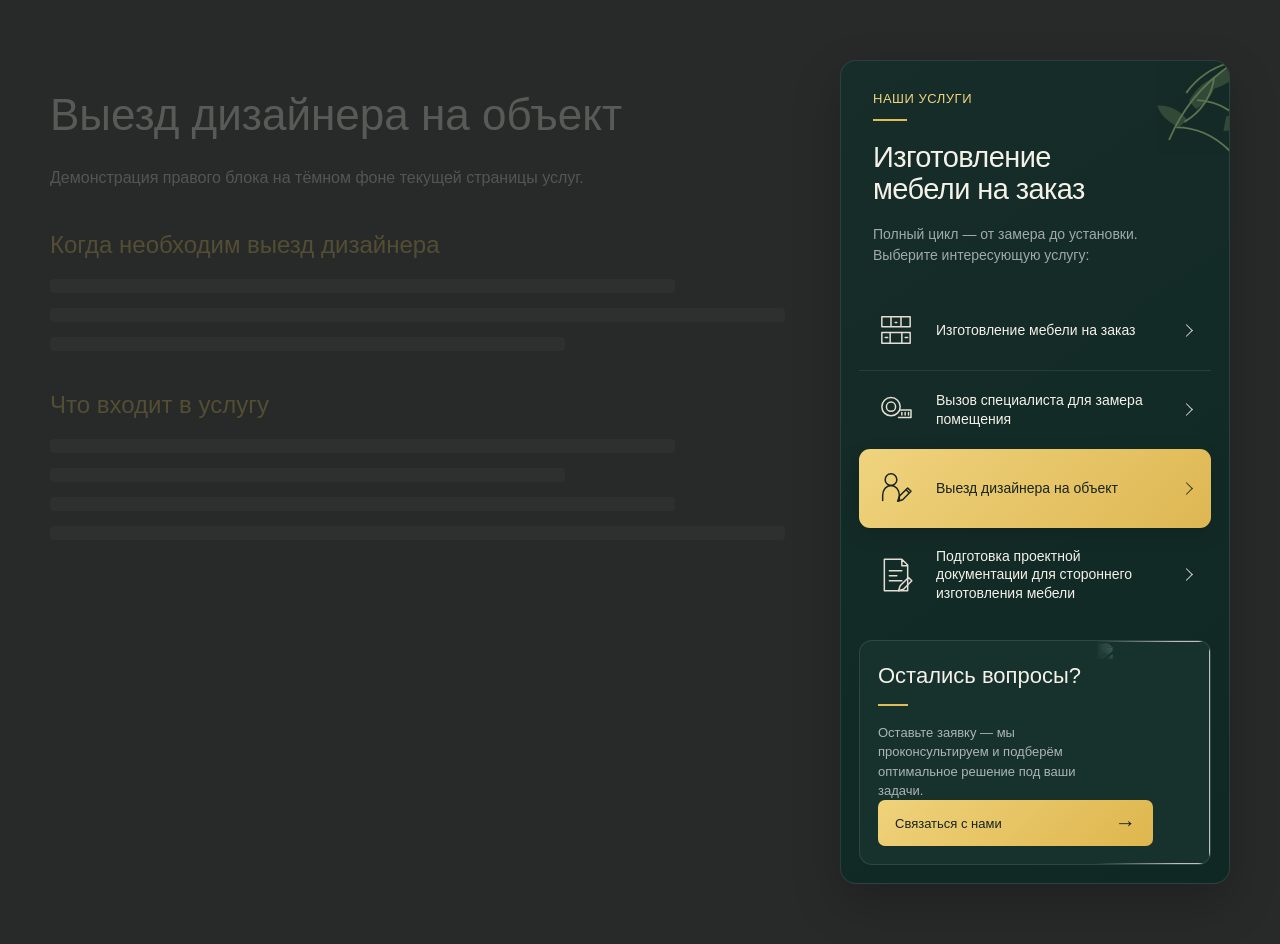
==== services-detail.html @ 24050ddf "Добавить макет детальной страницы услуг" ====
<!doctype html>
<html lang="ru">
<head>
<meta charset="utf-8">
<meta name="viewport" content="width=device-width,initial-scale=1">
<title>Меню услуг — Розмарин</title>
<style>
*{box-sizing:border-box}html,body{margin:0}body{font-family:Inter,Arial,sans-serif;background:#272a29;color:#f4f1e9;padding:60px 24px;min-height:100vh}.demo{width:min(1180px,100%);margin:0 auto;display:grid;grid-template-columns:minmax(0,1fr) 390px;gap:55px}.content{opacity:.24;padding-top:30px}.content h1{font-size:44px;font-weight:400;margin:0 0 25px}.content p{max-width:680px;line-height:1.65;color:#ddd}.content h2{margin-top:40px;color:#e0bd57;font-weight:500}.line{height:14px;background:rgba(255,255,255,.12);margin:15px 0;border-radius:4px}.line:nth-child(2n){width:85%}.line:nth-child(3n){width:70%}
.service-sidebar{--ss-bg:#102824;--ss-bg-soft:#17322d;--ss-border:rgba(255,255,255,.10);--ss-text:#f4f1e9;--ss-muted:rgba(255,255,255,.60);--ss-accent:#e0bd57;--ss-accent-light:#efd47f;--ss-accent-text:#17241f;position:relative;width:100%;padding:30px 18px 18px;background:linear-gradient(145deg,rgba(255,255,255,.025),rgba(255,255,255,0)),var(--ss-bg);border:1px solid var(--ss-border);border-radius:16px;box-shadow:0 20px 50px rgba(0,0,0,.20);overflow:hidden;color:var(--ss-text)}
.service-sidebar__decor{position:absolute;top:-8px;right:-18px;width:145px;height:145px;color:#687f57;pointer-events:none;opacity:.88}.service-sidebar__decor svg{display:block;width:100%;height:100%}.service-sidebar__head{position:relative;z-index:2;padding:0 14px 25px}.service-sidebar__label{font-size:13px;line-height:1.2;font-weight:500;text-transform:uppercase;letter-spacing:.04em;color:var(--ss-accent-light)}.service-sidebar__label:after{content:"";display:block;width:34px;height:2px;margin-top:12px;background:var(--ss-accent)}.service-sidebar__title{max-width:280px;margin-top:20px;font-size:29px;line-height:1.12;font-weight:400;letter-spacing:-.02em}.service-sidebar__desc{margin-top:18px;font-size:14px;line-height:1.5;color:var(--ss-muted)}
.service-sidebar__menu{position:relative;z-index:2}.service-sidebar__item{display:grid;grid-template-columns:48px minmax(0,1fr) 16px;align-items:center;gap:16px;min-height:79px;padding:13px;border-top:1px solid rgba(255,255,255,.09);color:var(--ss-text);text-decoration:none;transition:background .25s ease,color .25s ease}.service-sidebar__item:first-child{border-top:0}.service-sidebar__item:hover{background:rgba(255,255,255,.035)}.service-sidebar__item--active{margin:0 0 5px;border:0;border-radius:11px;background:linear-gradient(135deg,#efd37e 0%,#deb752 100%);color:var(--ss-accent-text);box-shadow:0 7px 20px rgba(0,0,0,.14)}.service-sidebar__item--active+.service-sidebar__item{border-top-color:transparent}.service-sidebar__icon{display:flex;align-items:center;justify-content:center;width:48px;height:48px;color:#e3ded3}.service-sidebar__icon svg{display:block;width:40px;height:40px}.service-sidebar__item--active .service-sidebar__icon{color:var(--ss-accent-text)}.service-sidebar__item-text{font-size:14px;line-height:1.35;font-weight:400}.service-sidebar__arrow{width:9px;height:9px;border-top:1.5px solid currentColor;border-right:1.5px solid currentColor;transform:rotate(45deg);opacity:.85;transition:transform .25s ease}.service-sidebar__item:hover .service-sidebar__arrow{transform:translateX(3px) rotate(45deg)}
.service-sidebar__feedback{position:relative;z-index:2;display:grid;grid-template-columns:minmax(0,1fr) 115px;min-height:225px;margin-top:24px;background:var(--ss-bg-soft);border:1px solid rgba(255,255,255,.1);border-radius:13px;overflow:hidden}.service-sidebar__feedback-content{position:relative;z-index:3;padding:22px 0 18px 18px}.service-sidebar__feedback-title{font-size:22px;line-height:1.2;font-weight:400}.service-sidebar__feedback-line{width:30px;height:2px;margin:14px 0 17px;background:var(--ss-accent)}.service-sidebar__feedback-text{max-width:210px;font-size:13px;line-height:1.5;color:rgba(255,255,255,.64)}.service-sidebar__feedback-image{position:relative;min-width:0}.service-sidebar__feedback-image:before{content:"";position:absolute;inset:0;z-index:1;background:linear-gradient(90deg,var(--ss-bg-soft) 0%,rgba(23,50,45,.72) 22%,rgba(23,50,45,0) 72%)}.service-sidebar__feedback-image img{display:block;width:100%;height:100%;object-fit:cover}.service-sidebar__button{position:absolute;left:18px;right:-58px;bottom:18px;z-index:4;display:flex;align-items:center;justify-content:space-between;height:46px;padding:0 17px;background:linear-gradient(135deg,#efd27b,#deb64d);border-radius:7px;font-size:13px;font-weight:500;color:#17231f;text-decoration:none;transition:transform .2s ease,box-shadow .2s ease,filter .2s ease}.service-sidebar__button:hover{transform:translateY(-2px);box-shadow:0 7px 20px rgba(0,0,0,.2);filter:brightness(1.04)}.service-sidebar__button-arrow{font-size:21px;font-weight:300}
@media(max-width:850px){body{padding:30px 16px}.demo{grid-template-columns:1fr}.content{display:none}.service-sidebar{max-width:430px;margin:0 auto}}@media(max-width:480px){.service-sidebar{padding:22px 11px 11px;border-radius:13px}.service-sidebar__decor{width:115px;height:115px}.service-sidebar__head{padding:0 10px 20px}.service-sidebar__title{font-size:24px}.service-sidebar__desc{font-size:13px}.service-sidebar__item{grid-template-columns:38px minmax(0,1fr) 12px;min-height:70px;gap:11px;padding:10px 8px}.service-sidebar__icon{width:38px;height:38px}.service-sidebar__icon svg{width:32px;height:32px}.service-sidebar__item-text{font-size:13px}.service-sidebar__feedback{grid-template-columns:minmax(0,1fr) 85px;min-height:215px}}
</style>
</head>
<body>
<div class="demo">
<main class="content"><h1>Выезд дизайнера на объект</h1><p>Демонстрация правого блока на тёмном фоне текущей страницы услуг.</p><h2>Когда необходим выезд дизайнера</h2><div class="line"></div><div class="line"></div><div class="line"></div><h2>Что входит в услугу</h2><div class="line"></div><div class="line"></div><div class="line"></div><div class="line"></div></main>
<aside class="service-sidebar">
<div class="service-sidebar__decor" aria-hidden="true"><svg viewBox="0 0 160 160"><path d="M150 8C114 30 90 58 74 96M148 9c-24 5-42 17-55 35M124 26c-3 22-15 39-33 50M105 52c20 1 36 9 48 23M82 82c22 0 42 9 59 26" fill="none" stroke="currentColor" stroke-width="2"/><path d="M119 29c12-9 24-14 36-13-6 11-17 19-33 24M96 53c8-14 18-23 30-26 0 13-7 25-22 35M137 70c11-3 20-2 27 2-7 9-17 14-30 14M85 82c-13-6-21-14-24-24 12-1 24 4 33 16" fill="currentColor" opacity=".42"/></svg></div>
<div class="service-sidebar__head"><div class="service-sidebar__label">Наши услуги</div><div class="service-sidebar__title">Изготовление<br>мебели на заказ</div><div class="service-sidebar__desc">Полный цикл — от замера до установки.<br>Выберите интересующую услугу:</div></div>
<nav class="service-sidebar__menu">
<a href="/services/izgotovlenie-mebeli-na-zakaz/" class="service-sidebar__item"><span class="service-sidebar__icon"><svg viewBox="0 0 48 48"><path d="M7 8h34v12H7zM7 27h34v13H7zM18 8v12M30 8v12M17 27v13M31 27v13M23 15h2M11 33h3M35 33h3" fill="none" stroke="currentColor" stroke-width="1.8" stroke-linecap="round" stroke-linejoin="round"/></svg></span><span class="service-sidebar__item-text">Изготовление мебели на заказ</span><span class="service-sidebar__arrow"></span></a>
<a href="/services/vyzov-spetsialista-dlya-zamera-pomeshcheniya/" class="service-sidebar__item"><span class="service-sidebar__icon"><svg viewBox="0 0 48 48"><circle cx="18" cy="20" r="11" fill="none" stroke="currentColor" stroke-width="1.8"/><circle cx="18" cy="20" r="5.5" fill="none" stroke="currentColor" stroke-width="1.8"/><path d="M29 24h13v9H27M31 27v3M35 27v3M39 27v3" fill="none" stroke="currentColor" stroke-width="1.8" stroke-linecap="round" stroke-linejoin="round"/></svg></span><span class="service-sidebar__item-text">Вызов специалиста для замера помещения</span><span class="service-sidebar__arrow"></span></a>
<a href="/services/vyezd-dizaynera-na-obekt/" class="service-sidebar__item service-sidebar__item--active"><span class="service-sidebar__icon"><svg viewBox="0 0 48 48"><circle cx="18" cy="14" r="7" fill="none" stroke="currentColor" stroke-width="1.8"/><path d="M8 39v-6c0-7 4.5-12 10-12s10 5 10 12v6" fill="none" stroke="currentColor" stroke-width="1.8" stroke-linecap="round"/><path d="M28 34l10-10 4 4-10 10-6 2zM36 26l4 4" fill="none" stroke="currentColor" stroke-width="1.8" stroke-linecap="round" stroke-linejoin="round"/></svg></span><span class="service-sidebar__item-text">Выезд дизайнера на объект</span><span class="service-sidebar__arrow"></span></a>
<a href="/services/podgotovka-proektnoy-dokumentatsii-dlya-storonnego-izgotovleniya-mebeli/" class="service-sidebar__item"><span class="service-sidebar__icon"><svg viewBox="0 0 48 48"><path d="M10 5h21l7 7v31H10zM31 5v8h7M16 19h15M16 25h9M16 31h15" fill="none" stroke="currentColor" stroke-width="1.8" stroke-linecap="round" stroke-linejoin="round"/><path d="M29 37l10-10 4 4-10 10-6 2z" fill="none" stroke="currentColor" stroke-width="1.8" stroke-linecap="round" stroke-linejoin="round"/></svg></span><span class="service-sidebar__item-text">Подготовка проектной документации для стороннего изготовления мебели</span><span class="service-sidebar__arrow"></span></a>
</nav>
<div class="service-sidebar__feedback"><div class="service-sidebar__feedback-content"><div class="service-sidebar__feedback-title">Остались вопросы?</div><div class="service-sidebar__feedback-line"></div><div class="service-sidebar__feedback-text">Оставьте заявку — мы проконсультируем и подберём оптимальное решение под ваши задачи.</div><a href="#" class="service-sidebar__button"><span>Связаться с нами</span><span class="service-sidebar__button-arrow">→</span></a></div><div class="service-sidebar__feedback-image"><img src="https://rm.po58.ru/upload/services/services-sidebar.jpg" alt=""></div></div>
</aside>
</div>
</body>
</html>
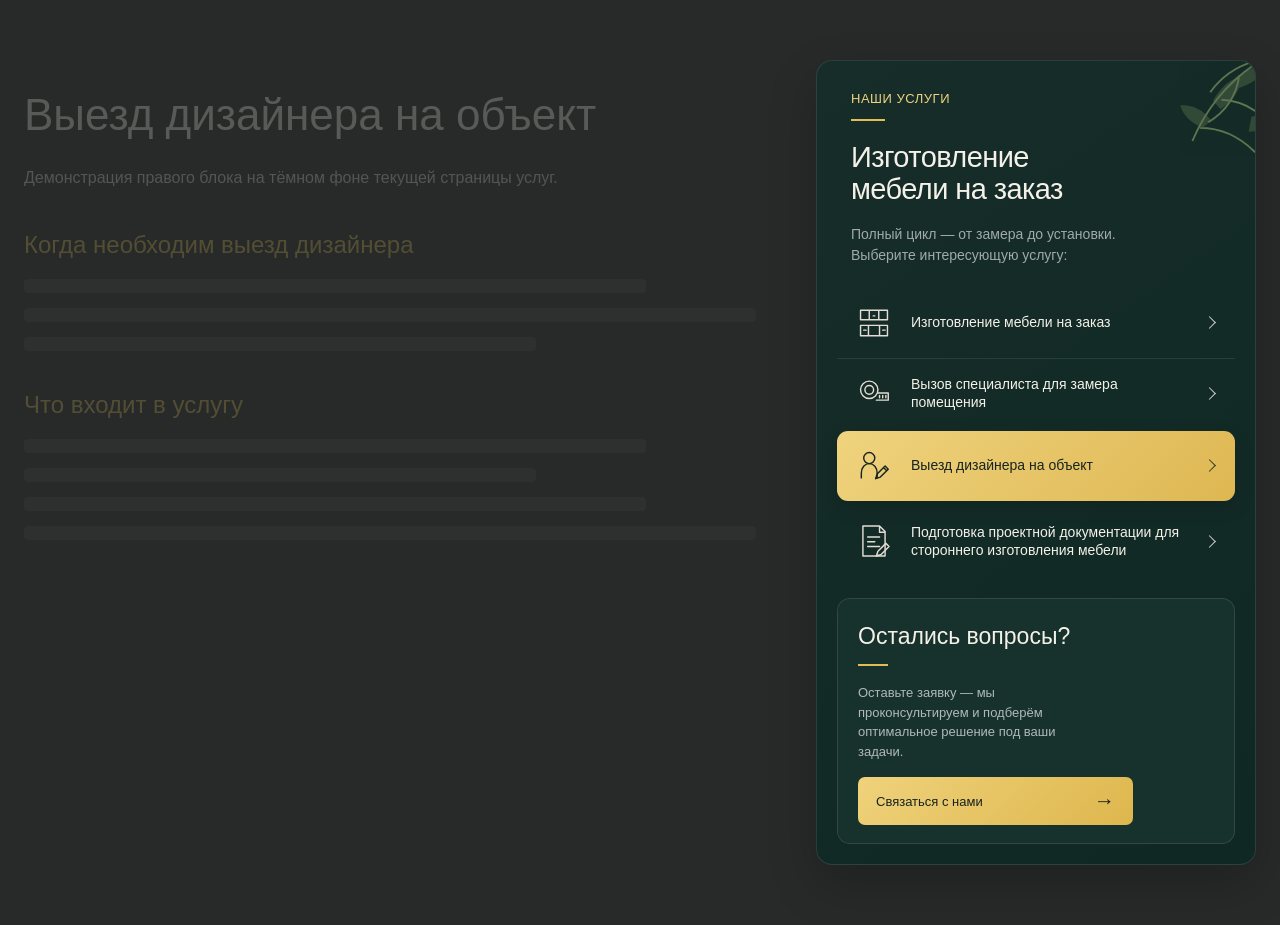
==== commit ffa8f33e: "Доработать пропорции меню услуг и CTA" ====
--- a/services-detail.html
+++ b/services-detail.html
@@ -5,12 +5,12 @@
 <meta name="viewport" content="width=device-width,initial-scale=1">
 <title>Меню услуг — Розмарин</title>
 <style>
-*{box-sizing:border-box}html,body{margin:0}body{font-family:Inter,Arial,sans-serif;background:#272a29;color:#f4f1e9;padding:60px 24px;min-height:100vh}.demo{width:min(1180px,100%);margin:0 auto;display:grid;grid-template-columns:minmax(0,1fr) 390px;gap:55px}.content{opacity:.24;padding-top:30px}.content h1{font-size:44px;font-weight:400;margin:0 0 25px}.content p{max-width:680px;line-height:1.65;color:#ddd}.content h2{margin-top:40px;color:#e0bd57;font-weight:500}.line{height:14px;background:rgba(255,255,255,.12);margin:15px 0;border-radius:4px}.line:nth-child(2n){width:85%}.line:nth-child(3n){width:70%}
-.service-sidebar{--ss-bg:#102824;--ss-bg-soft:#17322d;--ss-border:rgba(255,255,255,.10);--ss-text:#f4f1e9;--ss-muted:rgba(255,255,255,.60);--ss-accent:#e0bd57;--ss-accent-light:#efd47f;--ss-accent-text:#17241f;position:relative;width:100%;padding:30px 18px 18px;background:linear-gradient(145deg,rgba(255,255,255,.025),rgba(255,255,255,0)),var(--ss-bg);border:1px solid var(--ss-border);border-radius:16px;box-shadow:0 20px 50px rgba(0,0,0,.20);overflow:hidden;color:var(--ss-text)}
-.service-sidebar__decor{position:absolute;top:-8px;right:-18px;width:145px;height:145px;color:#687f57;pointer-events:none;opacity:.88}.service-sidebar__decor svg{display:block;width:100%;height:100%}.service-sidebar__head{position:relative;z-index:2;padding:0 14px 25px}.service-sidebar__label{font-size:13px;line-height:1.2;font-weight:500;text-transform:uppercase;letter-spacing:.04em;color:var(--ss-accent-light)}.service-sidebar__label:after{content:"";display:block;width:34px;height:2px;margin-top:12px;background:var(--ss-accent)}.service-sidebar__title{max-width:280px;margin-top:20px;font-size:29px;line-height:1.12;font-weight:400;letter-spacing:-.02em}.service-sidebar__desc{margin-top:18px;font-size:14px;line-height:1.5;color:var(--ss-muted)}
-.service-sidebar__menu{position:relative;z-index:2}.service-sidebar__item{display:grid;grid-template-columns:48px minmax(0,1fr) 16px;align-items:center;gap:16px;min-height:79px;padding:13px;border-top:1px solid rgba(255,255,255,.09);color:var(--ss-text);text-decoration:none;transition:background .25s ease,color .25s ease}.service-sidebar__item:first-child{border-top:0}.service-sidebar__item:hover{background:rgba(255,255,255,.035)}.service-sidebar__item--active{margin:0 0 5px;border:0;border-radius:11px;background:linear-gradient(135deg,#efd37e 0%,#deb752 100%);color:var(--ss-accent-text);box-shadow:0 7px 20px rgba(0,0,0,.14)}.service-sidebar__item--active+.service-sidebar__item{border-top-color:transparent}.service-sidebar__icon{display:flex;align-items:center;justify-content:center;width:48px;height:48px;color:#e3ded3}.service-sidebar__icon svg{display:block;width:40px;height:40px}.service-sidebar__item--active .service-sidebar__icon{color:var(--ss-accent-text)}.service-sidebar__item-text{font-size:14px;line-height:1.35;font-weight:400}.service-sidebar__arrow{width:9px;height:9px;border-top:1.5px solid currentColor;border-right:1.5px solid currentColor;transform:rotate(45deg);opacity:.85;transition:transform .25s ease}.service-sidebar__item:hover .service-sidebar__arrow{transform:translateX(3px) rotate(45deg)}
-.service-sidebar__feedback{position:relative;z-index:2;display:grid;grid-template-columns:minmax(0,1fr) 115px;min-height:225px;margin-top:24px;background:var(--ss-bg-soft);border:1px solid rgba(255,255,255,.1);border-radius:13px;overflow:hidden}.service-sidebar__feedback-content{position:relative;z-index:3;padding:22px 0 18px 18px}.service-sidebar__feedback-title{font-size:22px;line-height:1.2;font-weight:400}.service-sidebar__feedback-line{width:30px;height:2px;margin:14px 0 17px;background:var(--ss-accent)}.service-sidebar__feedback-text{max-width:210px;font-size:13px;line-height:1.5;color:rgba(255,255,255,.64)}.service-sidebar__feedback-image{position:relative;min-width:0}.service-sidebar__feedback-image:before{content:"";position:absolute;inset:0;z-index:1;background:linear-gradient(90deg,var(--ss-bg-soft) 0%,rgba(23,50,45,.72) 22%,rgba(23,50,45,0) 72%)}.service-sidebar__feedback-image img{display:block;width:100%;height:100%;object-fit:cover}.service-sidebar__button{position:absolute;left:18px;right:-58px;bottom:18px;z-index:4;display:flex;align-items:center;justify-content:space-between;height:46px;padding:0 17px;background:linear-gradient(135deg,#efd27b,#deb64d);border-radius:7px;font-size:13px;font-weight:500;color:#17231f;text-decoration:none;transition:transform .2s ease,box-shadow .2s ease,filter .2s ease}.service-sidebar__button:hover{transform:translateY(-2px);box-shadow:0 7px 20px rgba(0,0,0,.2);filter:brightness(1.04)}.service-sidebar__button-arrow{font-size:21px;font-weight:300}
-@media(max-width:850px){body{padding:30px 16px}.demo{grid-template-columns:1fr}.content{display:none}.service-sidebar{max-width:430px;margin:0 auto}}@media(max-width:480px){.service-sidebar{padding:22px 11px 11px;border-radius:13px}.service-sidebar__decor{width:115px;height:115px}.service-sidebar__head{padding:0 10px 20px}.service-sidebar__title{font-size:24px}.service-sidebar__desc{font-size:13px}.service-sidebar__item{grid-template-columns:38px minmax(0,1fr) 12px;min-height:70px;gap:11px;padding:10px 8px}.service-sidebar__icon{width:38px;height:38px}.service-sidebar__icon svg{width:32px;height:32px}.service-sidebar__item-text{font-size:13px}.service-sidebar__feedback{grid-template-columns:minmax(0,1fr) 85px;min-height:215px}}
+*{box-sizing:border-box}html,body{margin:0}body{font-family:Inter,Arial,sans-serif;background:#272a29;color:#f4f1e9;padding:60px 24px;min-height:100vh}.demo{width:min(1240px,100%);margin:0 auto;display:grid;grid-template-columns:minmax(0,1fr) 440px;gap:60px}.content{opacity:.24;padding-top:30px}.content h1{font-size:44px;font-weight:400;margin:0 0 25px}.content p{max-width:680px;line-height:1.65;color:#ddd}.content h2{margin-top:40px;color:#e0bd57;font-weight:500}.line{height:14px;background:rgba(255,255,255,.12);margin:15px 0;border-radius:4px}.line:nth-child(2n){width:85%}.line:nth-child(3n){width:70%}
+.service-sidebar{--ss-bg:#102824;--ss-bg-soft:#17322d;--ss-border:rgba(255,255,255,.10);--ss-text:#f4f1e9;--ss-muted:rgba(255,255,255,.60);--ss-accent:#e0bd57;--ss-accent-light:#efd47f;--ss-accent-text:#17241f;position:relative;width:100%;padding:30px 20px 20px;background:linear-gradient(145deg,rgba(255,255,255,.025),rgba(255,255,255,0)),var(--ss-bg);border:1px solid var(--ss-border);border-radius:16px;box-shadow:0 20px 50px rgba(0,0,0,.20);overflow:hidden;color:var(--ss-text)}
+.service-sidebar__decor{position:absolute;top:-10px;right:-18px;width:150px;height:150px;color:#687f57;pointer-events:none;opacity:.88}.service-sidebar__decor svg{display:block;width:100%;height:100%}.service-sidebar__head{position:relative;z-index:2;padding:0 14px 22px}.service-sidebar__label{font-size:13px;line-height:1.2;font-weight:500;text-transform:uppercase;letter-spacing:.04em;color:var(--ss-accent-light)}.service-sidebar__label:after{content:"";display:block;width:34px;height:2px;margin-top:12px;background:var(--ss-accent)}.service-sidebar__title{max-width:300px;margin-top:20px;font-size:29px;line-height:1.12;font-weight:400;letter-spacing:-.02em}.service-sidebar__desc{margin-top:18px;font-size:14px;line-height:1.5;color:var(--ss-muted)}
+.service-sidebar__menu{position:relative;z-index:2}.service-sidebar__item{display:grid;grid-template-columns:46px minmax(0,1fr) 16px;align-items:center;gap:14px;min-height:70px;padding:10px 14px;border-top:1px solid rgba(255,255,255,.09);color:var(--ss-text);text-decoration:none;transition:background .25s ease,color .25s ease}.service-sidebar__item:first-child{border-top:0}.service-sidebar__item:hover{background:rgba(255,255,255,.035)}.service-sidebar__item--active{margin:3px 0 5px;border:0;border-radius:11px;background:linear-gradient(135deg,#efd37e 0%,#deb752 100%);color:var(--ss-accent-text);box-shadow:0 7px 20px rgba(0,0,0,.14)}.service-sidebar__item--active+.service-sidebar__item{border-top-color:transparent}.service-sidebar__icon{display:flex;align-items:center;justify-content:center;width:46px;height:46px;color:#e3ded3}.service-sidebar__icon svg{display:block;width:38px;height:38px}.service-sidebar__item--active .service-sidebar__icon{color:var(--ss-accent-text)}.service-sidebar__item-text{font-size:14px;line-height:1.32;font-weight:400}.service-sidebar__arrow{width:9px;height:9px;border-top:1.5px solid currentColor;border-right:1.5px solid currentColor;transform:rotate(45deg);opacity:.85;transition:transform .25s ease}.service-sidebar__item:hover .service-sidebar__arrow{transform:translateX(3px) rotate(45deg)}
+.service-sidebar__feedback{position:relative;z-index:2;min-height:235px;margin-top:22px;background:#17322d;border:1px solid rgba(255,255,255,.11);border-radius:13px;overflow:hidden}.service-sidebar__feedback:after{content:"";position:absolute;inset:0;background:linear-gradient(90deg,#17322d 0%,rgba(23,50,45,.96) 44%,rgba(23,50,45,.55) 67%,rgba(23,50,45,.1) 100%);z-index:1;pointer-events:none}.service-sidebar__feedback-image{position:absolute;top:0;right:0;bottom:0;width:46%;background-image:url('/upload/services/services-sidebar.jpg');background-size:cover;background-position:center center;background-repeat:no-repeat}.service-sidebar__feedback-content{position:relative;z-index:3;max-width:285px;padding:24px 0 82px 20px}.service-sidebar__feedback-title{font-size:23px;line-height:1.2;font-weight:400}.service-sidebar__feedback-line{width:30px;height:2px;margin:14px 0 17px;background:var(--ss-accent)}.service-sidebar__feedback-text{max-width:230px;font-size:13px;line-height:1.5;color:rgba(255,255,255,.66)}.service-sidebar__button{position:absolute;left:20px;bottom:18px;z-index:4;display:flex;align-items:center;justify-content:space-between;width:275px;height:48px;padding:0 18px;background:linear-gradient(135deg,#efd27b,#deb64d);border-radius:7px;font-size:13px;font-weight:500;color:#17231f;text-decoration:none;transition:transform .2s ease,box-shadow .2s ease,filter .2s ease}.service-sidebar__button:hover{transform:translateY(-2px);box-shadow:0 7px 20px rgba(0,0,0,.2);filter:brightness(1.04)}.service-sidebar__button-arrow{font-size:21px;font-weight:300}
+@media(max-width:900px){body{padding:30px 16px}.demo{grid-template-columns:1fr}.content{display:none}.service-sidebar{max-width:440px;margin:0 auto}}@media(max-width:480px){.service-sidebar{padding:22px 11px 11px;border-radius:13px}.service-sidebar__decor{width:115px;height:115px}.service-sidebar__head{padding:0 10px 20px}.service-sidebar__title{font-size:24px}.service-sidebar__desc{font-size:13px}.service-sidebar__item{grid-template-columns:38px minmax(0,1fr) 12px;min-height:66px;gap:11px;padding:9px 8px}.service-sidebar__icon{width:38px;height:38px}.service-sidebar__icon svg{width:32px;height:32px}.service-sidebar__item-text{font-size:13px}.service-sidebar__feedback{min-height:225px}.service-sidebar__feedback-image{width:42%}.service-sidebar__feedback-content{padding-left:16px}.service-sidebar__button{left:16px;width:calc(100% - 32px)}}
 </style>
 </head>
 <body>
@@ -25,7 +25,7 @@
 <a href="/services/vyezd-dizaynera-na-obekt/" class="service-sidebar__item service-sidebar__item--active"><span class="service-sidebar__icon"><svg viewBox="0 0 48 48"><circle cx="18" cy="14" r="7" fill="none" stroke="currentColor" stroke-width="1.8"/><path d="M8 39v-6c0-7 4.5-12 10-12s10 5 10 12v6" fill="none" stroke="currentColor" stroke-width="1.8" stroke-linecap="round"/><path d="M28 34l10-10 4 4-10 10-6 2zM36 26l4 4" fill="none" stroke="currentColor" stroke-width="1.8" stroke-linecap="round" stroke-linejoin="round"/></svg></span><span class="service-sidebar__item-text">Выезд дизайнера на объект</span><span class="service-sidebar__arrow"></span></a>
 <a href="/services/podgotovka-proektnoy-dokumentatsii-dlya-storonnego-izgotovleniya-mebeli/" class="service-sidebar__item"><span class="service-sidebar__icon"><svg viewBox="0 0 48 48"><path d="M10 5h21l7 7v31H10zM31 5v8h7M16 19h15M16 25h9M16 31h15" fill="none" stroke="currentColor" stroke-width="1.8" stroke-linecap="round" stroke-linejoin="round"/><path d="M29 37l10-10 4 4-10 10-6 2z" fill="none" stroke="currentColor" stroke-width="1.8" stroke-linecap="round" stroke-linejoin="round"/></svg></span><span class="service-sidebar__item-text">Подготовка проектной документации для стороннего изготовления мебели</span><span class="service-sidebar__arrow"></span></a>
 </nav>
-<div class="service-sidebar__feedback"><div class="service-sidebar__feedback-content"><div class="service-sidebar__feedback-title">Остались вопросы?</div><div class="service-sidebar__feedback-line"></div><div class="service-sidebar__feedback-text">Оставьте заявку — мы проконсультируем и подберём оптимальное решение под ваши задачи.</div><a href="#" class="service-sidebar__button"><span>Связаться с нами</span><span class="service-sidebar__button-arrow">→</span></a></div><div class="service-sidebar__feedback-image"><img src="https://rm.po58.ru/upload/services/services-sidebar.jpg" alt=""></div></div>
+<div class="service-sidebar__feedback"><div class="service-sidebar__feedback-image" aria-hidden="true"></div><div class="service-sidebar__feedback-content"><div class="service-sidebar__feedback-title">Остались вопросы?</div><div class="service-sidebar__feedback-line"></div><div class="service-sidebar__feedback-text">Оставьте заявку — мы проконсультируем и подберём оптимальное решение под ваши задачи.</div><a href="#" class="service-sidebar__button"><span>Связаться с нами</span><span class="service-sidebar__button-arrow">→</span></a></div></div>
 </aside>
 </div>
 </body>
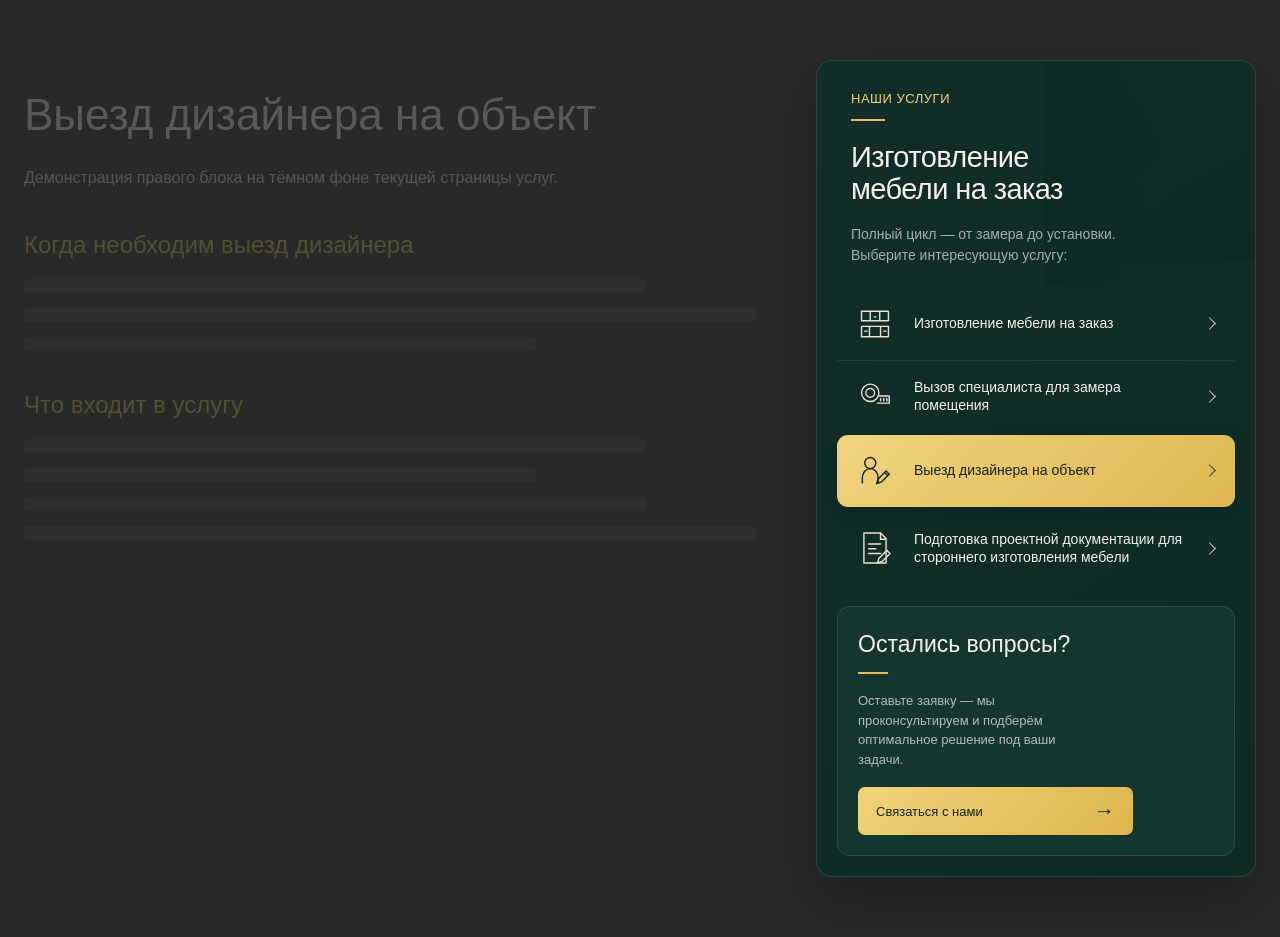
==== commit 66808797: "Переверстать меню услуг с фоновыми изображениями" ====
--- a/services-detail.html
+++ b/services-detail.html
@@ -6,18 +6,17 @@
 <title>Меню услуг — Розмарин</title>
 <style>
 *{box-sizing:border-box}html,body{margin:0}body{font-family:Inter,Arial,sans-serif;background:#272a29;color:#f4f1e9;padding:60px 24px;min-height:100vh}.demo{width:min(1240px,100%);margin:0 auto;display:grid;grid-template-columns:minmax(0,1fr) 440px;gap:60px}.content{opacity:.24;padding-top:30px}.content h1{font-size:44px;font-weight:400;margin:0 0 25px}.content p{max-width:680px;line-height:1.65;color:#ddd}.content h2{margin-top:40px;color:#e0bd57;font-weight:500}.line{height:14px;background:rgba(255,255,255,.12);margin:15px 0;border-radius:4px}.line:nth-child(2n){width:85%}.line:nth-child(3n){width:70%}
-.service-sidebar{--ss-bg:#102824;--ss-bg-soft:#17322d;--ss-border:rgba(255,255,255,.10);--ss-text:#f4f1e9;--ss-muted:rgba(255,255,255,.60);--ss-accent:#e0bd57;--ss-accent-light:#efd47f;--ss-accent-text:#17241f;position:relative;width:100%;padding:30px 20px 20px;background:linear-gradient(145deg,rgba(255,255,255,.025),rgba(255,255,255,0)),var(--ss-bg);border:1px solid var(--ss-border);border-radius:16px;box-shadow:0 20px 50px rgba(0,0,0,.20);overflow:hidden;color:var(--ss-text)}
-.service-sidebar__decor{position:absolute;top:-10px;right:-18px;width:150px;height:150px;color:#687f57;pointer-events:none;opacity:.88}.service-sidebar__decor svg{display:block;width:100%;height:100%}.service-sidebar__head{position:relative;z-index:2;padding:0 14px 22px}.service-sidebar__label{font-size:13px;line-height:1.2;font-weight:500;text-transform:uppercase;letter-spacing:.04em;color:var(--ss-accent-light)}.service-sidebar__label:after{content:"";display:block;width:34px;height:2px;margin-top:12px;background:var(--ss-accent)}.service-sidebar__title{max-width:300px;margin-top:20px;font-size:29px;line-height:1.12;font-weight:400;letter-spacing:-.02em}.service-sidebar__desc{margin-top:18px;font-size:14px;line-height:1.5;color:var(--ss-muted)}
-.service-sidebar__menu{position:relative;z-index:2}.service-sidebar__item{display:grid;grid-template-columns:46px minmax(0,1fr) 16px;align-items:center;gap:14px;min-height:70px;padding:10px 14px;border-top:1px solid rgba(255,255,255,.09);color:var(--ss-text);text-decoration:none;transition:background .25s ease,color .25s ease}.service-sidebar__item:first-child{border-top:0}.service-sidebar__item:hover{background:rgba(255,255,255,.035)}.service-sidebar__item--active{margin:3px 0 5px;border:0;border-radius:11px;background:linear-gradient(135deg,#efd37e 0%,#deb752 100%);color:var(--ss-accent-text);box-shadow:0 7px 20px rgba(0,0,0,.14)}.service-sidebar__item--active+.service-sidebar__item{border-top-color:transparent}.service-sidebar__icon{display:flex;align-items:center;justify-content:center;width:46px;height:46px;color:#e3ded3}.service-sidebar__icon svg{display:block;width:38px;height:38px}.service-sidebar__item--active .service-sidebar__icon{color:var(--ss-accent-text)}.service-sidebar__item-text{font-size:14px;line-height:1.32;font-weight:400}.service-sidebar__arrow{width:9px;height:9px;border-top:1.5px solid currentColor;border-right:1.5px solid currentColor;transform:rotate(45deg);opacity:.85;transition:transform .25s ease}.service-sidebar__item:hover .service-sidebar__arrow{transform:translateX(3px) rotate(45deg)}
-.service-sidebar__feedback{position:relative;z-index:2;min-height:235px;margin-top:22px;background:#17322d;border:1px solid rgba(255,255,255,.11);border-radius:13px;overflow:hidden}.service-sidebar__feedback:after{content:"";position:absolute;inset:0;background:linear-gradient(90deg,#17322d 0%,rgba(23,50,45,.96) 44%,rgba(23,50,45,.55) 67%,rgba(23,50,45,.1) 100%);z-index:1;pointer-events:none}.service-sidebar__feedback-image{position:absolute;top:0;right:0;bottom:0;width:46%;background-image:url('/upload/services/services-sidebar.jpg');background-size:cover;background-position:center center;background-repeat:no-repeat}.service-sidebar__feedback-content{position:relative;z-index:3;max-width:285px;padding:24px 0 82px 20px}.service-sidebar__feedback-title{font-size:23px;line-height:1.2;font-weight:400}.service-sidebar__feedback-line{width:30px;height:2px;margin:14px 0 17px;background:var(--ss-accent)}.service-sidebar__feedback-text{max-width:230px;font-size:13px;line-height:1.5;color:rgba(255,255,255,.66)}.service-sidebar__button{position:absolute;left:20px;bottom:18px;z-index:4;display:flex;align-items:center;justify-content:space-between;width:275px;height:48px;padding:0 18px;background:linear-gradient(135deg,#efd27b,#deb64d);border-radius:7px;font-size:13px;font-weight:500;color:#17231f;text-decoration:none;transition:transform .2s ease,box-shadow .2s ease,filter .2s ease}.service-sidebar__button:hover{transform:translateY(-2px);box-shadow:0 7px 20px rgba(0,0,0,.2);filter:brightness(1.04)}.service-sidebar__button-arrow{font-size:21px;font-weight:300}
-@media(max-width:900px){body{padding:30px 16px}.demo{grid-template-columns:1fr}.content{display:none}.service-sidebar{max-width:440px;margin:0 auto}}@media(max-width:480px){.service-sidebar{padding:22px 11px 11px;border-radius:13px}.service-sidebar__decor{width:115px;height:115px}.service-sidebar__head{padding:0 10px 20px}.service-sidebar__title{font-size:24px}.service-sidebar__desc{font-size:13px}.service-sidebar__item{grid-template-columns:38px minmax(0,1fr) 12px;min-height:66px;gap:11px;padding:9px 8px}.service-sidebar__icon{width:38px;height:38px}.service-sidebar__icon svg{width:32px;height:32px}.service-sidebar__item-text{font-size:13px}.service-sidebar__feedback{min-height:225px}.service-sidebar__feedback-image{width:42%}.service-sidebar__feedback-content{padding-left:16px}.service-sidebar__button{left:16px;width:calc(100% - 32px)}}
+.service-sidebar{--ss-bg:#0d2a25;--ss-bg-soft:#15352f;--ss-border:rgba(255,255,255,.10);--ss-text:#f4f1e9;--ss-muted:rgba(255,255,255,.62);--ss-accent:#e0bd57;--ss-accent-light:#f0d67f;--ss-accent-text:#17231f;position:relative;width:100%;padding:30px 20px 20px;background:linear-gradient(145deg,rgba(255,255,255,.018),rgba(255,255,255,0)),var(--ss-bg);border:1px solid rgba(81,125,110,.35);border-radius:16px;box-shadow:0 22px 54px rgba(0,0,0,.24);overflow:hidden;color:var(--ss-text)}
+.service-sidebar:before{content:"";position:absolute;top:0;right:0;width:175px;height:200px;background-image:linear-gradient(135deg,rgba(13,42,37,0) 5%,rgba(13,42,37,.16) 52%,rgba(13,42,37,.92) 100%),url('/upload/services/services-sidebar-rosemary.webp');background-repeat:no-repeat;background-size:cover;background-position:center top;pointer-events:none;opacity:.96}.service-sidebar:after{content:"";position:absolute;top:0;right:0;width:210px;height:225px;background:linear-gradient(90deg,var(--ss-bg) 0%,rgba(13,42,37,.25) 45%,rgba(13,42,37,0) 100%);pointer-events:none;z-index:1}.service-sidebar__head{position:relative;z-index:2;padding:0 14px 22px}.service-sidebar__label{font-size:13px;line-height:1.2;font-weight:500;text-transform:uppercase;letter-spacing:.04em;color:var(--ss-accent-light)}.service-sidebar__label:after{content:"";display:block;width:34px;height:2px;margin-top:12px;background:var(--ss-accent)}.service-sidebar__title{max-width:300px;margin-top:20px;font-size:29px;line-height:1.12;font-weight:400;letter-spacing:-.02em}.service-sidebar__desc{max-width:300px;margin-top:18px;font-size:14px;line-height:1.5;color:var(--ss-muted)}
+.service-sidebar__menu{position:relative;z-index:2}.service-sidebar__item{display:grid;grid-template-columns:48px minmax(0,1fr) 16px;align-items:center;gap:15px;min-height:72px;padding:10px 14px;border-top:1px solid rgba(255,255,255,.08);color:var(--ss-text);text-decoration:none;transition:background .22s ease,color .22s ease}.service-sidebar__item:first-child{border-top:0}.service-sidebar__item:hover{background:rgba(255,255,255,.03)}.service-sidebar__item--active{margin:3px 0 5px;border:0;border-radius:11px;background:linear-gradient(135deg,#efd37e 0%,#deb752 100%);color:var(--ss-accent-text);box-shadow:0 7px 20px rgba(0,0,0,.14)}.service-sidebar__item--active+.service-sidebar__item{border-top-color:transparent}.service-sidebar__icon{display:flex;align-items:center;justify-content:center;width:48px;height:48px;color:#e6e0d4}.service-sidebar__icon svg{display:block;width:38px;height:38px}.service-sidebar__item--active .service-sidebar__icon{color:var(--ss-accent-text)}.service-sidebar__item-text{font-size:14px;line-height:1.32;font-weight:400}.service-sidebar__arrow{width:9px;height:9px;border-top:1.5px solid currentColor;border-right:1.5px solid currentColor;transform:rotate(45deg);opacity:.82;transition:transform .22s ease}.service-sidebar__item:hover .service-sidebar__arrow{transform:translateX(3px) rotate(45deg)}
+.service-sidebar__feedback{position:relative;z-index:2;min-height:250px;margin-top:22px;border:1px solid rgba(255,255,255,.11);border-radius:13px;overflow:hidden;background:#15352f}.service-sidebar__feedback:before{content:"";position:absolute;inset:0;background-image:url('/upload/services/services-sidebar.jpg');background-repeat:no-repeat;background-size:58% 100%;background-position:right center;z-index:0}.service-sidebar__feedback:after{content:"";position:absolute;inset:0;background:linear-gradient(90deg,#15352f 0%,#15352f 38%,rgba(21,53,47,.92) 52%,rgba(21,53,47,.46) 72%,rgba(21,53,47,.08) 100%);z-index:1;pointer-events:none}.service-sidebar__feedback-content{position:relative;z-index:2;max-width:300px;padding:24px 0 84px 20px}.service-sidebar__feedback-title{font-size:23px;line-height:1.2;font-weight:400}.service-sidebar__feedback-line{width:30px;height:2px;margin:14px 0 17px;background:var(--ss-accent)}.service-sidebar__feedback-text{max-width:235px;font-size:13px;line-height:1.5;color:rgba(255,255,255,.67)}.service-sidebar__button{position:absolute;left:20px;bottom:18px;z-index:3;display:flex;align-items:center;justify-content:space-between;width:275px;height:48px;padding:0 18px;background:linear-gradient(135deg,#efd27b,#deb64d);border-radius:7px;font-size:13px;font-weight:500;color:#17231f;text-decoration:none;transition:transform .2s ease,box-shadow .2s ease,filter .2s ease}.service-sidebar__button:hover{transform:translateY(-2px);box-shadow:0 7px 20px rgba(0,0,0,.2);filter:brightness(1.04)}.service-sidebar__button-arrow{font-size:21px;font-weight:300}
+@media(max-width:900px){body{padding:30px 16px}.demo{grid-template-columns:1fr}.content{display:none}.service-sidebar{max-width:440px;margin:0 auto}}@media(max-width:480px){.service-sidebar{padding:22px 11px 11px;border-radius:13px}.service-sidebar:before{width:135px;height:165px}.service-sidebar:after{width:165px;height:180px}.service-sidebar__head{padding:0 10px 20px}.service-sidebar__title{font-size:24px;max-width:245px}.service-sidebar__desc{font-size:13px;max-width:260px}.service-sidebar__item{grid-template-columns:38px minmax(0,1fr) 12px;min-height:66px;gap:11px;padding:9px 8px}.service-sidebar__icon{width:38px;height:38px}.service-sidebar__icon svg{width:32px;height:32px}.service-sidebar__item-text{font-size:13px}.service-sidebar__feedback{min-height:230px}.service-sidebar__feedback:before{background-size:52% 100%}.service-sidebar__feedback:after{background:linear-gradient(90deg,#15352f 0%,#15352f 46%,rgba(21,53,47,.87) 66%,rgba(21,53,47,.18) 100%)}.service-sidebar__feedback-content{padding-left:16px}.service-sidebar__button{left:16px;width:calc(100% - 32px)}}
 </style>
 </head>
 <body>
 <div class="demo">
 <main class="content"><h1>Выезд дизайнера на объект</h1><p>Демонстрация правого блока на тёмном фоне текущей страницы услуг.</p><h2>Когда необходим выезд дизайнера</h2><div class="line"></div><div class="line"></div><div class="line"></div><h2>Что входит в услугу</h2><div class="line"></div><div class="line"></div><div class="line"></div><div class="line"></div></main>
 <aside class="service-sidebar">
-<div class="service-sidebar__decor" aria-hidden="true"><svg viewBox="0 0 160 160"><path d="M150 8C114 30 90 58 74 96M148 9c-24 5-42 17-55 35M124 26c-3 22-15 39-33 50M105 52c20 1 36 9 48 23M82 82c22 0 42 9 59 26" fill="none" stroke="currentColor" stroke-width="2"/><path d="M119 29c12-9 24-14 36-13-6 11-17 19-33 24M96 53c8-14 18-23 30-26 0 13-7 25-22 35M137 70c11-3 20-2 27 2-7 9-17 14-30 14M85 82c-13-6-21-14-24-24 12-1 24 4 33 16" fill="currentColor" opacity=".42"/></svg></div>
 <div class="service-sidebar__head"><div class="service-sidebar__label">Наши услуги</div><div class="service-sidebar__title">Изготовление<br>мебели на заказ</div><div class="service-sidebar__desc">Полный цикл — от замера до установки.<br>Выберите интересующую услугу:</div></div>
 <nav class="service-sidebar__menu">
 <a href="/services/izgotovlenie-mebeli-na-zakaz/" class="service-sidebar__item"><span class="service-sidebar__icon"><svg viewBox="0 0 48 48"><path d="M7 8h34v12H7zM7 27h34v13H7zM18 8v12M30 8v12M17 27v13M31 27v13M23 15h2M11 33h3M35 33h3" fill="none" stroke="currentColor" stroke-width="1.8" stroke-linecap="round" stroke-linejoin="round"/></svg></span><span class="service-sidebar__item-text">Изготовление мебели на заказ</span><span class="service-sidebar__arrow"></span></a>
@@ -25,7 +24,7 @@
 <a href="/services/vyezd-dizaynera-na-obekt/" class="service-sidebar__item service-sidebar__item--active"><span class="service-sidebar__icon"><svg viewBox="0 0 48 48"><circle cx="18" cy="14" r="7" fill="none" stroke="currentColor" stroke-width="1.8"/><path d="M8 39v-6c0-7 4.5-12 10-12s10 5 10 12v6" fill="none" stroke="currentColor" stroke-width="1.8" stroke-linecap="round"/><path d="M28 34l10-10 4 4-10 10-6 2zM36 26l4 4" fill="none" stroke="currentColor" stroke-width="1.8" stroke-linecap="round" stroke-linejoin="round"/></svg></span><span class="service-sidebar__item-text">Выезд дизайнера на объект</span><span class="service-sidebar__arrow"></span></a>
 <a href="/services/podgotovka-proektnoy-dokumentatsii-dlya-storonnego-izgotovleniya-mebeli/" class="service-sidebar__item"><span class="service-sidebar__icon"><svg viewBox="0 0 48 48"><path d="M10 5h21l7 7v31H10zM31 5v8h7M16 19h15M16 25h9M16 31h15" fill="none" stroke="currentColor" stroke-width="1.8" stroke-linecap="round" stroke-linejoin="round"/><path d="M29 37l10-10 4 4-10 10-6 2z" fill="none" stroke="currentColor" stroke-width="1.8" stroke-linecap="round" stroke-linejoin="round"/></svg></span><span class="service-sidebar__item-text">Подготовка проектной документации для стороннего изготовления мебели</span><span class="service-sidebar__arrow"></span></a>
 </nav>
-<div class="service-sidebar__feedback"><div class="service-sidebar__feedback-image" aria-hidden="true"></div><div class="service-sidebar__feedback-content"><div class="service-sidebar__feedback-title">Остались вопросы?</div><div class="service-sidebar__feedback-line"></div><div class="service-sidebar__feedback-text">Оставьте заявку — мы проконсультируем и подберём оптимальное решение под ваши задачи.</div><a href="#" class="service-sidebar__button"><span>Связаться с нами</span><span class="service-sidebar__button-arrow">→</span></a></div></div>
+<div class="service-sidebar__feedback"><div class="service-sidebar__feedback-content"><div class="service-sidebar__feedback-title">Остались вопросы?</div><div class="service-sidebar__feedback-line"></div><div class="service-sidebar__feedback-text">Оставьте заявку — мы проконсультируем и подберём оптимальное решение под ваши задачи.</div><a href="#" class="service-sidebar__button"><span>Связаться с нами</span><span class="service-sidebar__button-arrow">→</span></a></div></div>
 </aside>
 </div>
 </body>
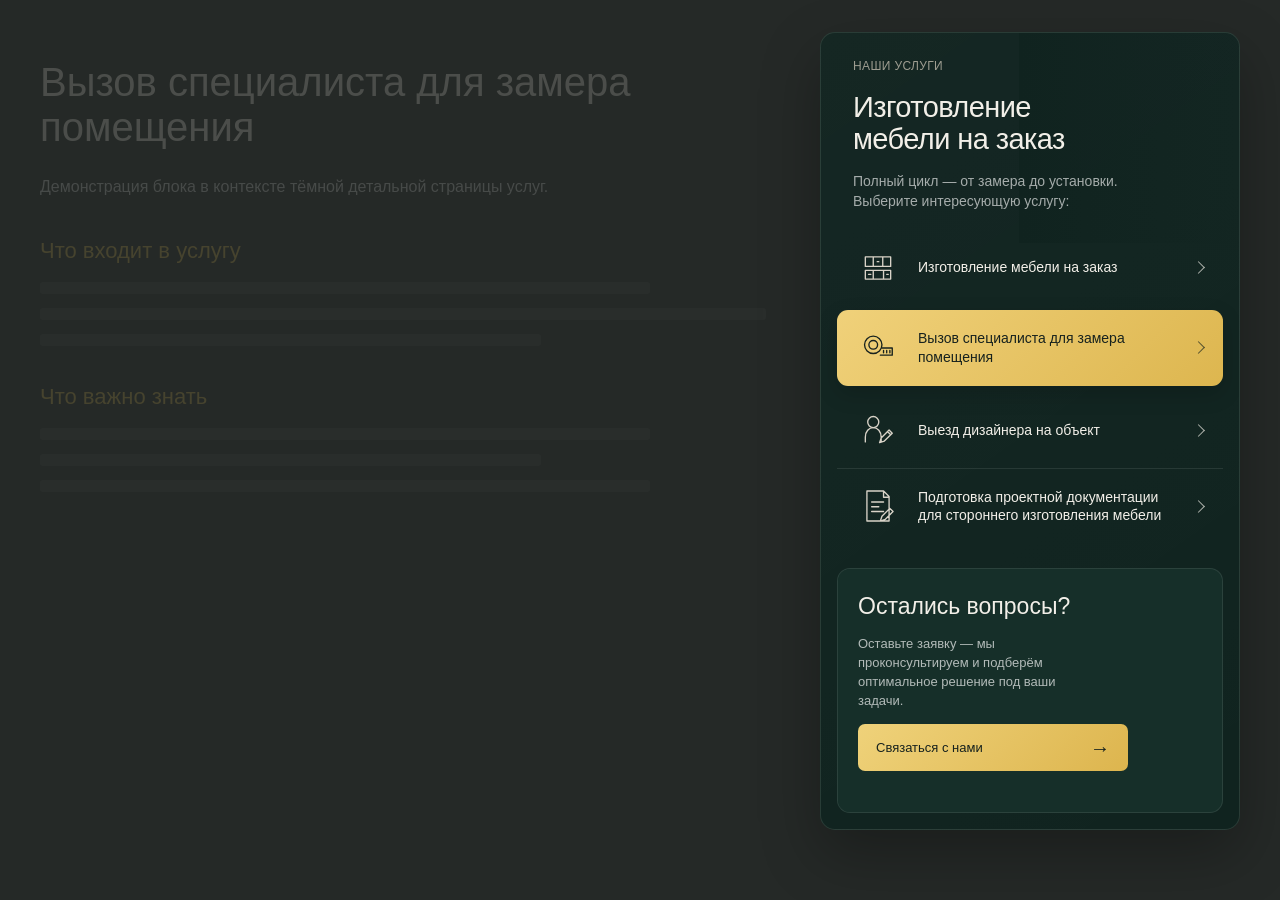
==== commit 9ee85904: "Сверстать правый блок услуг по финальному дизайну" ====
--- a/services-detail.html
+++ b/services-detail.html
@@ -5,26 +5,26 @@
 <meta name="viewport" content="width=device-width,initial-scale=1">
 <title>Меню услуг — Розмарин</title>
 <style>
-*{box-sizing:border-box}html,body{margin:0}body{font-family:Inter,Arial,sans-serif;background:#272a29;color:#f4f1e9;padding:60px 24px;min-height:100vh}.demo{width:min(1240px,100%);margin:0 auto;display:grid;grid-template-columns:minmax(0,1fr) 440px;gap:60px}.content{opacity:.24;padding-top:30px}.content h1{font-size:44px;font-weight:400;margin:0 0 25px}.content p{max-width:680px;line-height:1.65;color:#ddd}.content h2{margin-top:40px;color:#e0bd57;font-weight:500}.line{height:14px;background:rgba(255,255,255,.12);margin:15px 0;border-radius:4px}.line:nth-child(2n){width:85%}.line:nth-child(3n){width:70%}
-.service-sidebar{--ss-bg:#0d2a25;--ss-bg-soft:#15352f;--ss-border:rgba(255,255,255,.10);--ss-text:#f4f1e9;--ss-muted:rgba(255,255,255,.62);--ss-accent:#e0bd57;--ss-accent-light:#f0d67f;--ss-accent-text:#17231f;position:relative;width:100%;padding:30px 20px 20px;background:linear-gradient(145deg,rgba(255,255,255,.018),rgba(255,255,255,0)),var(--ss-bg);border:1px solid rgba(81,125,110,.35);border-radius:16px;box-shadow:0 22px 54px rgba(0,0,0,.24);overflow:hidden;color:var(--ss-text)}
-.service-sidebar:before{content:"";position:absolute;top:0;right:0;width:175px;height:200px;background-image:linear-gradient(135deg,rgba(13,42,37,0) 5%,rgba(13,42,37,.16) 52%,rgba(13,42,37,.92) 100%),url('/upload/services/services-sidebar-rosemary.webp');background-repeat:no-repeat;background-size:cover;background-position:center top;pointer-events:none;opacity:.96}.service-sidebar:after{content:"";position:absolute;top:0;right:0;width:210px;height:225px;background:linear-gradient(90deg,var(--ss-bg) 0%,rgba(13,42,37,.25) 45%,rgba(13,42,37,0) 100%);pointer-events:none;z-index:1}.service-sidebar__head{position:relative;z-index:2;padding:0 14px 22px}.service-sidebar__label{font-size:13px;line-height:1.2;font-weight:500;text-transform:uppercase;letter-spacing:.04em;color:var(--ss-accent-light)}.service-sidebar__label:after{content:"";display:block;width:34px;height:2px;margin-top:12px;background:var(--ss-accent)}.service-sidebar__title{max-width:300px;margin-top:20px;font-size:29px;line-height:1.12;font-weight:400;letter-spacing:-.02em}.service-sidebar__desc{max-width:300px;margin-top:18px;font-size:14px;line-height:1.5;color:var(--ss-muted)}
-.service-sidebar__menu{position:relative;z-index:2}.service-sidebar__item{display:grid;grid-template-columns:48px minmax(0,1fr) 16px;align-items:center;gap:15px;min-height:72px;padding:10px 14px;border-top:1px solid rgba(255,255,255,.08);color:var(--ss-text);text-decoration:none;transition:background .22s ease,color .22s ease}.service-sidebar__item:first-child{border-top:0}.service-sidebar__item:hover{background:rgba(255,255,255,.03)}.service-sidebar__item--active{margin:3px 0 5px;border:0;border-radius:11px;background:linear-gradient(135deg,#efd37e 0%,#deb752 100%);color:var(--ss-accent-text);box-shadow:0 7px 20px rgba(0,0,0,.14)}.service-sidebar__item--active+.service-sidebar__item{border-top-color:transparent}.service-sidebar__icon{display:flex;align-items:center;justify-content:center;width:48px;height:48px;color:#e6e0d4}.service-sidebar__icon svg{display:block;width:38px;height:38px}.service-sidebar__item--active .service-sidebar__icon{color:var(--ss-accent-text)}.service-sidebar__item-text{font-size:14px;line-height:1.32;font-weight:400}.service-sidebar__arrow{width:9px;height:9px;border-top:1.5px solid currentColor;border-right:1.5px solid currentColor;transform:rotate(45deg);opacity:.82;transition:transform .22s ease}.service-sidebar__item:hover .service-sidebar__arrow{transform:translateX(3px) rotate(45deg)}
-.service-sidebar__feedback{position:relative;z-index:2;min-height:250px;margin-top:22px;border:1px solid rgba(255,255,255,.11);border-radius:13px;overflow:hidden;background:#15352f}.service-sidebar__feedback:before{content:"";position:absolute;inset:0;background-image:url('/upload/services/services-sidebar.jpg');background-repeat:no-repeat;background-size:58% 100%;background-position:right center;z-index:0}.service-sidebar__feedback:after{content:"";position:absolute;inset:0;background:linear-gradient(90deg,#15352f 0%,#15352f 38%,rgba(21,53,47,.92) 52%,rgba(21,53,47,.46) 72%,rgba(21,53,47,.08) 100%);z-index:1;pointer-events:none}.service-sidebar__feedback-content{position:relative;z-index:2;max-width:300px;padding:24px 0 84px 20px}.service-sidebar__feedback-title{font-size:23px;line-height:1.2;font-weight:400}.service-sidebar__feedback-line{width:30px;height:2px;margin:14px 0 17px;background:var(--ss-accent)}.service-sidebar__feedback-text{max-width:235px;font-size:13px;line-height:1.5;color:rgba(255,255,255,.67)}.service-sidebar__button{position:absolute;left:20px;bottom:18px;z-index:3;display:flex;align-items:center;justify-content:space-between;width:275px;height:48px;padding:0 18px;background:linear-gradient(135deg,#efd27b,#deb64d);border-radius:7px;font-size:13px;font-weight:500;color:#17231f;text-decoration:none;transition:transform .2s ease,box-shadow .2s ease,filter .2s ease}.service-sidebar__button:hover{transform:translateY(-2px);box-shadow:0 7px 20px rgba(0,0,0,.2);filter:brightness(1.04)}.service-sidebar__button-arrow{font-size:21px;font-weight:300}
-@media(max-width:900px){body{padding:30px 16px}.demo{grid-template-columns:1fr}.content{display:none}.service-sidebar{max-width:440px;margin:0 auto}}@media(max-width:480px){.service-sidebar{padding:22px 11px 11px;border-radius:13px}.service-sidebar:before{width:135px;height:165px}.service-sidebar:after{width:165px;height:180px}.service-sidebar__head{padding:0 10px 20px}.service-sidebar__title{font-size:24px;max-width:245px}.service-sidebar__desc{font-size:13px;max-width:260px}.service-sidebar__item{grid-template-columns:38px minmax(0,1fr) 12px;min-height:66px;gap:11px;padding:9px 8px}.service-sidebar__icon{width:38px;height:38px}.service-sidebar__icon svg{width:32px;height:32px}.service-sidebar__item-text{font-size:13px}.service-sidebar__feedback{min-height:230px}.service-sidebar__feedback:before{background-size:52% 100%}.service-sidebar__feedback:after{background:linear-gradient(90deg,#15352f 0%,#15352f 46%,rgba(21,53,47,.87) 66%,rgba(21,53,47,.18) 100%)}.service-sidebar__feedback-content{padding-left:16px}.service-sidebar__button{left:16px;width:calc(100% - 32px)}}
+*{box-sizing:border-box}html,body{margin:0}body{font-family:Inter,Arial,sans-serif;background:#252927;color:#f4f1e9;padding:32px;min-height:100vh}.demo{width:min(1200px,100%);margin:0 auto;display:grid;grid-template-columns:minmax(0,1fr) 420px;gap:54px}.content{opacity:.18;padding-top:28px}.content h1{font-size:40px;font-weight:400;margin:0 0 24px}.content p{max-width:650px;line-height:1.6;color:#ddd}.content h2{margin-top:38px;color:#d9b74f;font-size:22px;font-weight:500}.line{height:12px;background:rgba(255,255,255,.12);margin:14px 0;border-radius:3px}.line:nth-child(2n){width:84%}.line:nth-child(3n){width:69%}
+.service-sidebar{--bg:#10231f;--bg2:#173129;--text:#f2efe8;--muted:rgba(255,255,255,.62);--line:rgba(255,255,255,.09);--gold:#e3bf58;--gold-light:#efd37c;--gold-text:#17221e;position:relative;width:100%;padding:26px 16px 16px;border:1px solid rgba(118,139,124,.24);border-radius:15px;background:linear-gradient(145deg,rgba(255,255,255,.018),rgba(255,255,255,0)),var(--bg);box-shadow:0 24px 60px rgba(0,0,0,.28);overflow:hidden;color:var(--text)}
+.service-sidebar:before{content:"";position:absolute;top:0;right:0;width:165px;height:190px;background:url('/upload/services/services-sidebar-rosemary.webp') no-repeat right top/contain;z-index:0;pointer-events:none}.service-sidebar:after{content:"";position:absolute;top:0;right:0;width:220px;height:210px;background:linear-gradient(90deg,var(--bg) 0%,rgba(16,35,31,.58) 38%,rgba(16,35,31,0) 100%);z-index:1;pointer-events:none}.service-sidebar__head{position:relative;z-index:2;padding:0 16px 18px}.service-sidebar__label{font-size:12px;font-weight:500;text-transform:uppercase;letter-spacing:.03em;color:#9e9d91}.service-sidebar__title{max-width:285px;margin-top:18px;font-size:29px;line-height:1.12;font-weight:400;letter-spacing:-.02em}.service-sidebar__desc{max-width:300px;margin-top:16px;font-size:14px;line-height:1.42;color:var(--muted)}
+.service-sidebar__menu{position:relative;z-index:2}.service-sidebar__item{display:grid;grid-template-columns:52px minmax(0,1fr) 14px;align-items:center;gap:14px;min-height:76px;padding:11px 15px;border-top:1px solid var(--line);color:var(--text);text-decoration:none;transition:background .2s ease,color .2s ease}.service-sidebar__item:first-child{border-top:0}.service-sidebar__item:hover{background:rgba(255,255,255,.025)}.service-sidebar__item--active{margin:4px 0 6px;border:0;border-radius:11px;background:linear-gradient(135deg,#f0d17a 0%,#ddb64f 100%);color:var(--gold-text);box-shadow:0 8px 22px rgba(0,0,0,.16)}.service-sidebar__item--active+.service-sidebar__item{border-top-color:transparent}.service-sidebar__icon{display:flex;align-items:center;justify-content:center;width:52px;height:52px;color:#d9d3c8}.service-sidebar__icon svg{display:block;width:38px;height:38px;fill:none;stroke:currentColor;stroke-width:1.7;stroke-linecap:round;stroke-linejoin:round}.service-sidebar__item--active .service-sidebar__icon{color:var(--gold-text)}.service-sidebar__item-text{font-size:14px;line-height:1.32}.service-sidebar__arrow{width:9px;height:9px;border-top:1.5px solid currentColor;border-right:1.5px solid currentColor;transform:rotate(45deg);opacity:.7;transition:transform .2s ease}.service-sidebar__item:hover .service-sidebar__arrow{transform:translateX(3px) rotate(45deg)}
+.service-sidebar__feedback{position:relative;z-index:2;min-height:245px;margin-top:24px;border:1px solid rgba(255,255,255,.09);border-radius:13px;overflow:hidden;background:#162f29}.service-sidebar__feedback:before{content:"";position:absolute;inset:0;background:url('/upload/services/services-sidebar.jpg') no-repeat right center/57% 100%;z-index:0}.service-sidebar__feedback:after{content:"";position:absolute;inset:0;background:linear-gradient(90deg,#162f29 0%,#162f29 40%,rgba(22,47,41,.91) 55%,rgba(22,47,41,.44) 77%,rgba(22,47,41,.05) 100%);z-index:1}.service-sidebar__feedback-content{position:relative;z-index:2;max-width:285px;padding:24px 0 78px 20px}.service-sidebar__feedback-title{font-size:23px;line-height:1.15;font-weight:400}.service-sidebar__feedback-text{max-width:225px;margin-top:16px;font-size:13px;line-height:1.46;color:rgba(255,255,255,.67)}.service-sidebar__button{position:absolute;left:20px;bottom:18px;z-index:3;display:flex;align-items:center;justify-content:space-between;width:270px;height:47px;padding:0 18px;border-radius:7px;background:linear-gradient(135deg,#efd27a,#ddb54e);color:#17221e;text-decoration:none;font-size:13px;font-weight:500;transition:transform .2s ease,box-shadow .2s ease}.service-sidebar__button:hover{transform:translateY(-2px);box-shadow:0 8px 22px rgba(0,0,0,.2)}.service-sidebar__button-arrow{font-size:20px;line-height:1}
+@media(max-width:900px){body{padding:24px 14px}.demo{grid-template-columns:1fr}.content{display:none}.service-sidebar{max-width:420px;margin:0 auto}}@media(max-width:480px){.service-sidebar{padding:22px 10px 10px}.service-sidebar:before{width:130px;height:150px}.service-sidebar:after{width:165px;height:170px}.service-sidebar__head{padding:0 10px 17px}.service-sidebar__title{font-size:24px;max-width:245px}.service-sidebar__desc{font-size:13px;max-width:250px}.service-sidebar__item{grid-template-columns:40px minmax(0,1fr) 12px;gap:11px;min-height:68px;padding:9px 8px}.service-sidebar__icon{width:40px;height:40px}.service-sidebar__icon svg{width:31px;height:31px}.service-sidebar__item-text{font-size:13px}.service-sidebar__feedback{min-height:230px}.service-sidebar__feedback-content{padding-left:16px}.service-sidebar__button{left:16px;width:calc(100% - 32px)}}
 </style>
 </head>
 <body>
 <div class="demo">
-<main class="content"><h1>Выезд дизайнера на объект</h1><p>Демонстрация правого блока на тёмном фоне текущей страницы услуг.</p><h2>Когда необходим выезд дизайнера</h2><div class="line"></div><div class="line"></div><div class="line"></div><h2>Что входит в услугу</h2><div class="line"></div><div class="line"></div><div class="line"></div><div class="line"></div></main>
+<main class="content"><h1>Вызов специалиста для замера помещения</h1><p>Демонстрация блока в контексте тёмной детальной страницы услуг.</p><h2>Что входит в услугу</h2><div class="line"></div><div class="line"></div><div class="line"></div><h2>Что важно знать</h2><div class="line"></div><div class="line"></div><div class="line"></div></main>
 <aside class="service-sidebar">
 <div class="service-sidebar__head"><div class="service-sidebar__label">Наши услуги</div><div class="service-sidebar__title">Изготовление<br>мебели на заказ</div><div class="service-sidebar__desc">Полный цикл — от замера до установки.<br>Выберите интересующую услугу:</div></div>
 <nav class="service-sidebar__menu">
-<a href="/services/izgotovlenie-mebeli-na-zakaz/" class="service-sidebar__item"><span class="service-sidebar__icon"><svg viewBox="0 0 48 48"><path d="M7 8h34v12H7zM7 27h34v13H7zM18 8v12M30 8v12M17 27v13M31 27v13M23 15h2M11 33h3M35 33h3" fill="none" stroke="currentColor" stroke-width="1.8" stroke-linecap="round" stroke-linejoin="round"/></svg></span><span class="service-sidebar__item-text">Изготовление мебели на заказ</span><span class="service-sidebar__arrow"></span></a>
-<a href="/services/vyzov-spetsialista-dlya-zamera-pomeshcheniya/" class="service-sidebar__item"><span class="service-sidebar__icon"><svg viewBox="0 0 48 48"><circle cx="18" cy="20" r="11" fill="none" stroke="currentColor" stroke-width="1.8"/><circle cx="18" cy="20" r="5.5" fill="none" stroke="currentColor" stroke-width="1.8"/><path d="M29 24h13v9H27M31 27v3M35 27v3M39 27v3" fill="none" stroke="currentColor" stroke-width="1.8" stroke-linecap="round" stroke-linejoin="round"/></svg></span><span class="service-sidebar__item-text">Вызов специалиста для замера помещения</span><span class="service-sidebar__arrow"></span></a>
-<a href="/services/vyezd-dizaynera-na-obekt/" class="service-sidebar__item service-sidebar__item--active"><span class="service-sidebar__icon"><svg viewBox="0 0 48 48"><circle cx="18" cy="14" r="7" fill="none" stroke="currentColor" stroke-width="1.8"/><path d="M8 39v-6c0-7 4.5-12 10-12s10 5 10 12v6" fill="none" stroke="currentColor" stroke-width="1.8" stroke-linecap="round"/><path d="M28 34l10-10 4 4-10 10-6 2zM36 26l4 4" fill="none" stroke="currentColor" stroke-width="1.8" stroke-linecap="round" stroke-linejoin="round"/></svg></span><span class="service-sidebar__item-text">Выезд дизайнера на объект</span><span class="service-sidebar__arrow"></span></a>
-<a href="/services/podgotovka-proektnoy-dokumentatsii-dlya-storonnego-izgotovleniya-mebeli/" class="service-sidebar__item"><span class="service-sidebar__icon"><svg viewBox="0 0 48 48"><path d="M10 5h21l7 7v31H10zM31 5v8h7M16 19h15M16 25h9M16 31h15" fill="none" stroke="currentColor" stroke-width="1.8" stroke-linecap="round" stroke-linejoin="round"/><path d="M29 37l10-10 4 4-10 10-6 2z" fill="none" stroke="currentColor" stroke-width="1.8" stroke-linecap="round" stroke-linejoin="round"/></svg></span><span class="service-sidebar__item-text">Подготовка проектной документации для стороннего изготовления мебели</span><span class="service-sidebar__arrow"></span></a>
+<a href="/services/izgotovlenie-mebeli-na-zakaz/" class="service-sidebar__item"><span class="service-sidebar__icon"><svg viewBox="0 0 48 48"><path d="M8 10h32v12H8zM8 27h32v11H8zM18 10v12M30 10v12M18 27v11M31 27v11M23 16h2M12 32h3M35 32h2"/></svg></span><span class="service-sidebar__item-text">Изготовление мебели на заказ</span><span class="service-sidebar__arrow"></span></a>
+<a href="/services/vyzov-spetsialista-dlya-zamera-pomeshcheniya/" class="service-sidebar__item service-sidebar__item--active"><span class="service-sidebar__icon"><svg viewBox="0 0 48 48"><circle cx="18" cy="20" r="11"/><circle cx="18" cy="20" r="5.5"/><path d="M29 24h13v9H27M31 27v3M35 27v3M39 27v3"/></svg></span><span class="service-sidebar__item-text">Вызов специалиста для замера помещения</span><span class="service-sidebar__arrow"></span></a>
+<a href="/services/vyezd-dizaynera-na-obekt/" class="service-sidebar__item"><span class="service-sidebar__icon"><svg viewBox="0 0 48 48"><circle cx="18" cy="14" r="7"/><path d="M8 39v-6c0-7 4.5-12 10-12s10 5 10 12v6M28 34l10-10 4 4-10 10-6 2zM36 26l4 4"/></svg></span><span class="service-sidebar__item-text">Выезд дизайнера на объект</span><span class="service-sidebar__arrow"></span></a>
+<a href="/services/podgotovka-proektnoy-dokumentatsii-dlya-storonnego-izgotovleniya-mebeli/" class="service-sidebar__item"><span class="service-sidebar__icon"><svg viewBox="0 0 48 48"><path d="M10 5h21l7 7v31H10zM31 5v8h7M16 19h15M16 25h9M16 31h15M29 37l10-10 4 4-10 10-6 2z"/></svg></span><span class="service-sidebar__item-text">Подготовка проектной документации для стороннего изготовления мебели</span><span class="service-sidebar__arrow"></span></a>
 </nav>
-<div class="service-sidebar__feedback"><div class="service-sidebar__feedback-content"><div class="service-sidebar__feedback-title">Остались вопросы?</div><div class="service-sidebar__feedback-line"></div><div class="service-sidebar__feedback-text">Оставьте заявку — мы проконсультируем и подберём оптимальное решение под ваши задачи.</div><a href="#" class="service-sidebar__button"><span>Связаться с нами</span><span class="service-sidebar__button-arrow">→</span></a></div></div>
+<div class="service-sidebar__feedback"><div class="service-sidebar__feedback-content"><div class="service-sidebar__feedback-title">Остались вопросы?</div><div class="service-sidebar__feedback-text">Оставьте заявку — мы проконсультируем и подберём оптимальное решение под ваши задачи.</div><a href="#" class="service-sidebar__button"><span>Связаться с нами</span><span class="service-sidebar__button-arrow">→</span></a></div></div>
 </aside>
 </div>
 </body>
